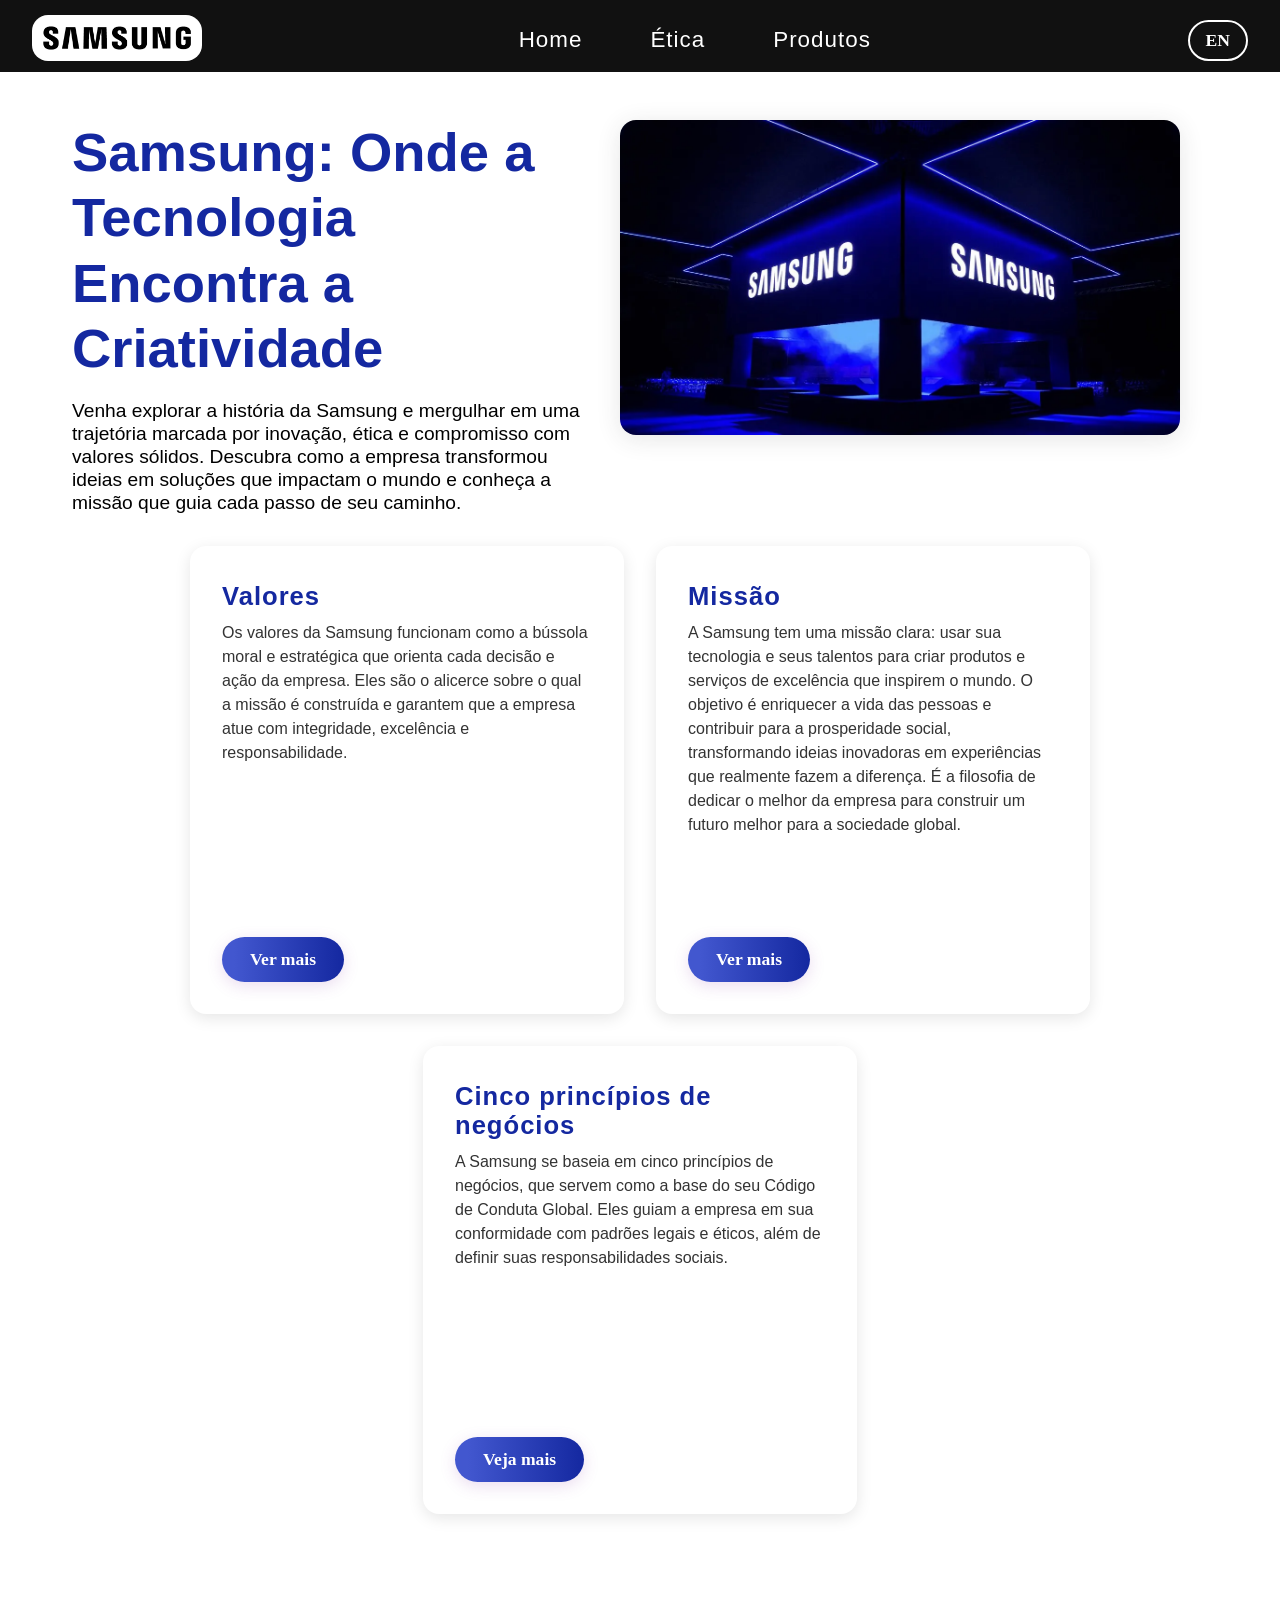
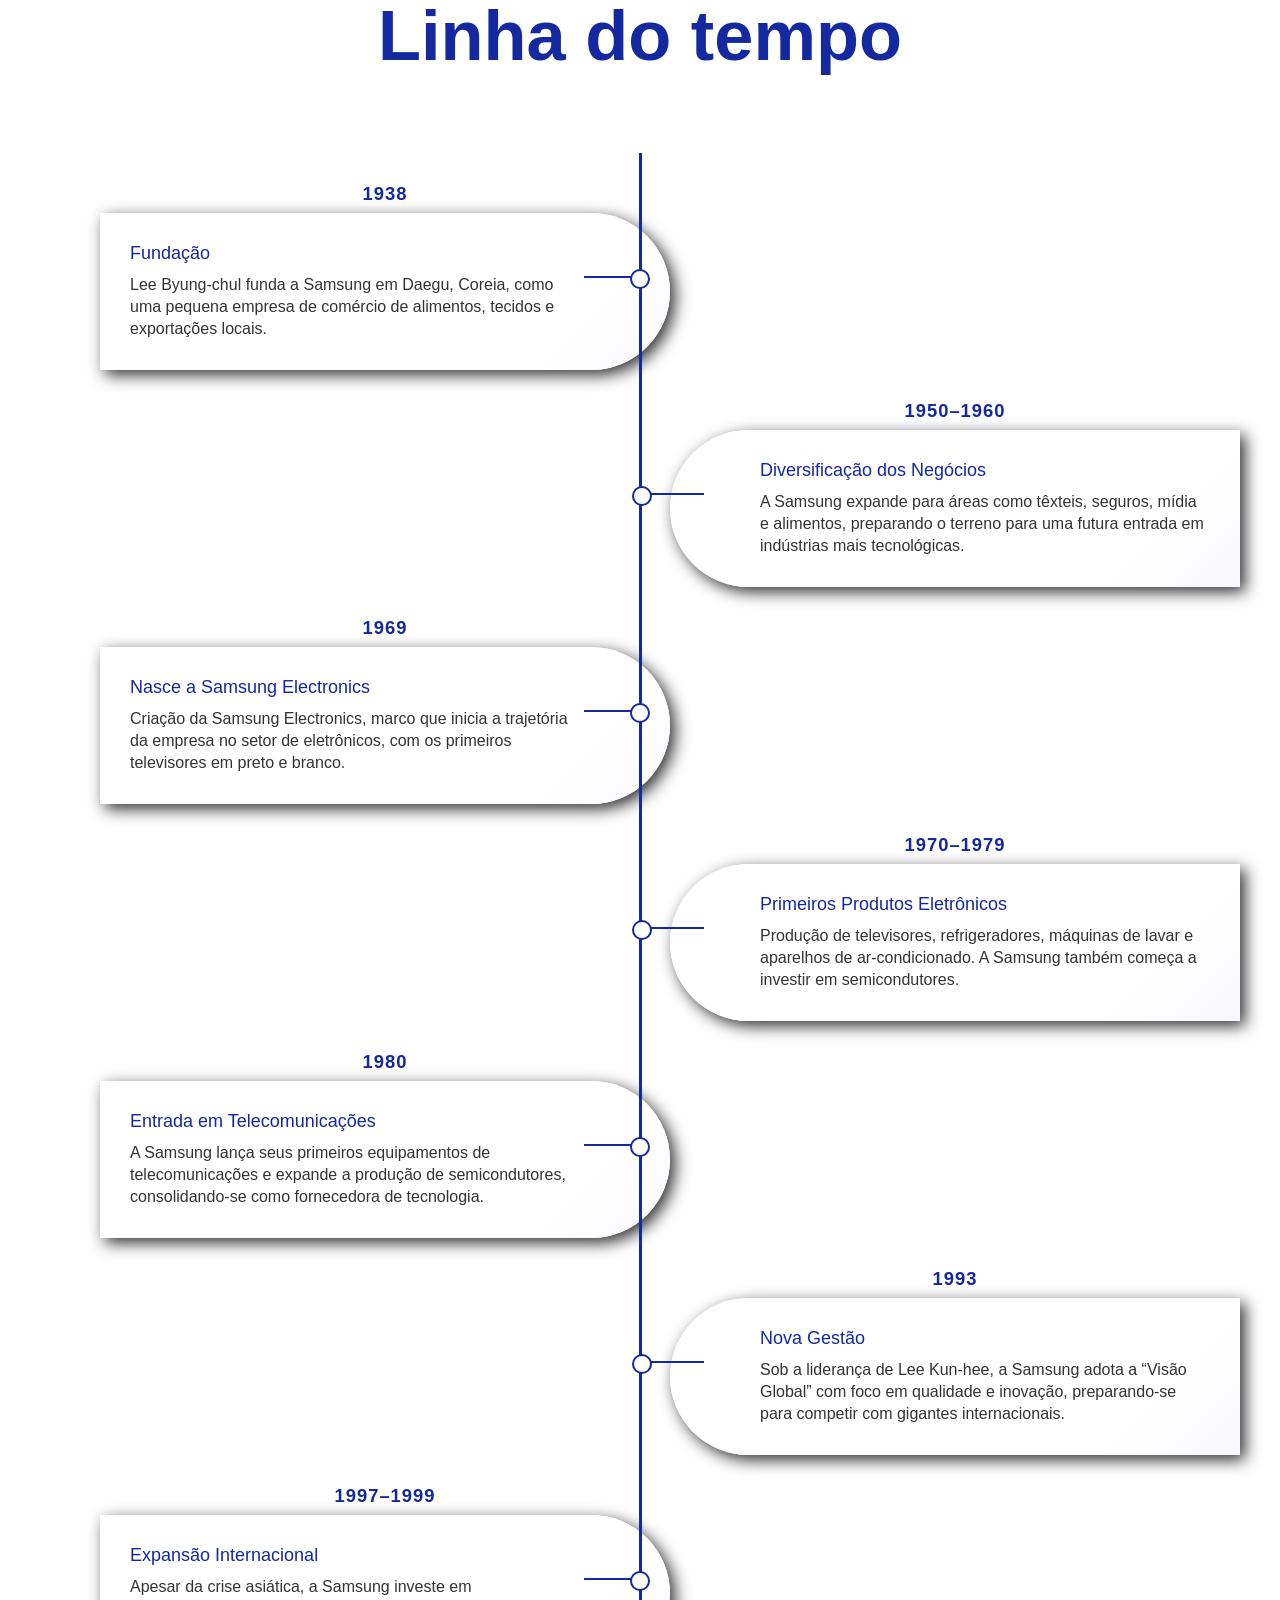
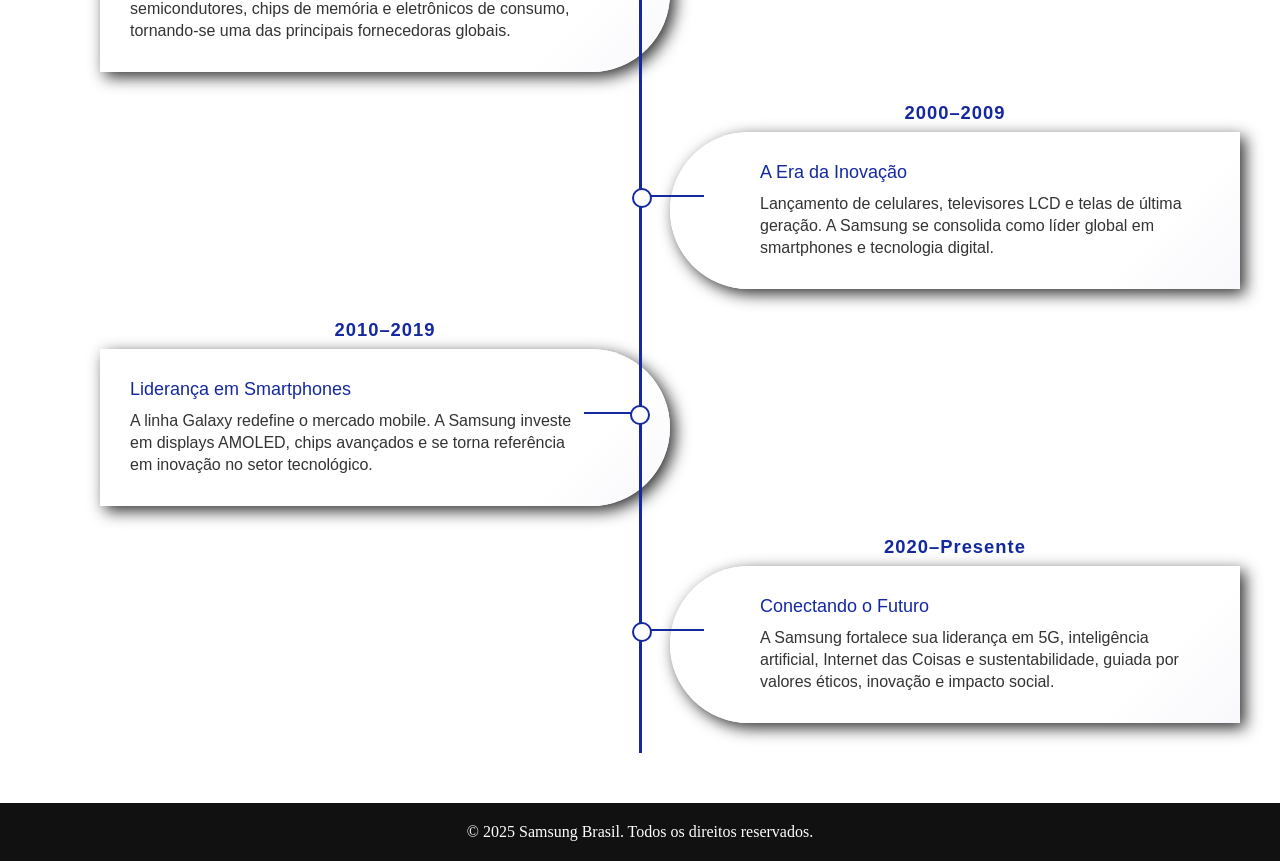
==== Index.html @ 4f782ead "Samsung" ====
<!DOCTYPE html>
<html lang="en">
<head>
    <meta charset="UTF-8">
    <meta name="viewport" content="width=device-width, initial-scale=1.0">
    <title>Caminhos da Qualidade</title>
    <link rel="stylesheet" href="home.css">
    <link rel="stylesheet" href="nav.css">
</head>
<body>
    <nav>   
        <ul>
            <div class="intro-img-nav">
            <a href="Index_e.html"><img src="img/Sams.jpg" alt="Illustrative image about quality" /></a>
            </div>
            <li><a href="Index.html">Home</a></li>
            <li><a href="Etica.html">Ética</a></li>
            <li><a href="produtos.html">Produtos</a></li>
            <div class="lang-switch-nav">
                <a href="Index_e.html">EN</a>
            </div>
        </ul>
    </nav>

    <div class="corpo">   
        <div>      
        <div class="intro-section">
            <div class="intro-text">
                <h1>Samsung: Onde a Tecnologia Encontra a Criatividade</h1>
                <p>Venha explorar a história da Samsung e mergulhar em uma trajetória marcada por inovação, ética e compromisso com valores sólidos. Descubra como a empresa transformou ideias em soluções que impactam o mundo e conheça a missão que guia cada passo de seu caminho.</p>
            </div>
            <div class="intro-img">
                <img src="img/samsunghome.webp" alt="Imagem ilustrativa sobre qualidade" />
            </div>
        </div>
    </div> 

        <div class="cards-container">

   
            <input type="checkbox" id="modal-toggle-1" class="modal-toggle" style="display:none;">
            <div class="card">
                <div class="card-content">
                    <h1>Valores</h1>
                    <p>Os valores da Samsung funcionam como a bússola moral e estratégica que orienta cada decisão e ação da empresa. Eles são o alicerce sobre o qual a missão é construída e garantem que a empresa atue com integridade, excelência e responsabilidade.</p>
                    <label for="modal-toggle-1" class="ver-mais-btn" style="cursor:pointer;">Ver mais</label>
                </div>
            </div>


            <div class="modal" id="modal-1">
                <div class="modal-content">
                    <label for="modal-toggle-1" class="close-modal" style="cursor:pointer;">&times;</label>
                    <h1>Valores</h1> <br>
                    <p><span class="principle-title">Pessoas:</span> O crescimento e o sucesso da Samsung estão diretamente ligados ao talento e dedicação de seus colaboradores. A empresa investe no desenvolvimento de seus funcionários, promovendo um ambiente onde a criatividade e a paixão podem florescer.</p><br>
                    <p><span class="principle-title">Excelência:</span> Não se contentar com o bom, mas buscar o melhor. A Samsung persegue a excelência em tudo o que faz, desde a pesquisa e desenvolvimento até a qualidade final dos produtos e serviços, sempre com foco na satisfação total do cliente.</p><br>
                    <p><span class="principle-title">Mudança: </span> O mundo está em constante evolução, e a Samsung está sempre à frente. A empresa se adapta rapidamente a novas tecnologias e tendências, inovando continuamente para se manter relevante e competitiva.</p><br>
                    <p><span class="principle-title">Integridade: </span> Agir com honestidade e transparência é fundamental. A Samsung opera de acordo com os mais altos padrões éticos e legais, construindo confiança e respeito com clientes, parceiros e a sociedade.</p><br>
                    <p><span class="principle-title">Prosperidade Mútua:</span>  Acreditamos no crescimento em conjunto. A Samsung busca criar valor não apenas para si mesma, mas também para seus parceiros, fornecedores e comunidades em geral, contribuindo para um ecossistema mais forte e próspero.</p><br>
                </div>
            </div>

  
            <input type="checkbox" id="modal-toggle-2" class="modal-toggle" style="display:none;">
            <div class="card">
                <div class="card-content">
                    <h1>Missão</h1>
                    <p>A Samsung tem uma missão clara: usar sua tecnologia e seus talentos para criar produtos e serviços de excelência que inspirem o mundo. O objetivo é enriquecer a vida das pessoas e contribuir para a prosperidade social, transformando ideias inovadoras em experiências que realmente fazem a diferença. É a filosofia de dedicar o melhor da empresa para construir um futuro melhor para a sociedade global.</p>
                    <label for="modal-toggle-2" class="ver-mais-btn" style="cursor:pointer;">Ver mais</label>
                </div>
            </div>

 
            <div class="modal" id="modal-2">
                <div class="modal-content">
                    <label for="modal-toggle-2" class="close-modal" style="cursor:pointer;">&times;</label>
                    <h1>A Abordagem: Crescimento e Contribuição</h1> <br>
                    <span class="principle-title">Para alcançar sua missão, a Samsung adota uma abordagem que se baseia em três pilares principais:</span><br>
                    <p><span class="principle-title">Foco em Pessoas e Tecnologia:</span> A empresa reconhece que seu maior ativo são seus funcionários e sua capacidade tecnológica. A Samsung investe no desenvolvimento de seus talentos e na busca constante por inovação, garantindo que o conhecimento e a tecnologia trabalhem em sinergia.</p><br>
                    <p><span class="principle-title">Busca pela Excelência:</span> A Samsung tem o objetivo de criar os melhores produtos e serviços do mercado. Isso é alcançado através de um compromisso contínuo com a qualidade, o que a permite manter uma posição de liderança global.</p><br>
                    <p><span class="principle-title">Compromisso Social:</span> A empresa entende que seu papel vai além dos lucros. Ela se esforça para ser uma cidadã corporativa responsável, contribuindo para o bem-estar das comunidades e agindo com integridade e transparência em todas as suas operações.</p><br>
                </div>
            </div>

   
            <input type="checkbox" id="modal-toggle-3" class="modal-toggle" style="display:none;">
            <div class="card">
                <div class="card-content">
                    <h1>Cinco princípios de negócios</h1>
                    <p>A Samsung se baseia em cinco princípios de negócios, que servem como a base do seu Código de Conduta Global. Eles guiam a empresa em sua conformidade com padrões legais e éticos, além de definir suas responsabilidades sociais.</p>
                    <label for="modal-toggle-3" class="ver-mais-btn" style="cursor:pointer;">Veja mais</label>
                </div>
            </div>

           
            <div class="modal" id="modal-3">
                <div class="modal-content">
                    <label for="modal-toggle-3" class="close-modal" style="cursor:pointer;">&times;</label>
                    <h1>Os cinco princípios são:</h1> <br>
                    <p><span class="principle-title">Conformidade com Leis e Padrões Éticos:</span> A empresa se compromete a respeitar as leis, a dignidade humana e a diversidade, competindo de forma justa e mantendo a transparência em suas transações financeiras.</p><br>
                    <p><span class="principle-title">Manutenção de uma Cultura Organizacional Limpa:</span> A Samsung busca um ambiente de trabalho que promova a integridade e a honestidade, garantindo que os funcionários se sintam seguros para fazer a coisa certa.</p><br>
                    <p><span class="principle-title">Respeito aos Clientes, Acionistas e Funcionários:</span> A empresa valoriza a comunicação aberta com seus clientes, busca aumentar o valor para seus acionistas e trata seus funcionários com respeito e justiça.</p><br>
                    <p><span class="principle-title">Cuidado com o Meio Ambiente, Saúde e Segurança:</span> A Samsung se dedica a práticas de negócios sustentáveis e a garantir um ambiente de trabalho seguro e saudável para todos.</p><br>
                    <p><span class="principle-title">Ser um Cidadão Corporativo Socialmente Responsável:</span> A empresa se esforça para contribuir positivamente para as comunidades em que opera, cumprindo suas obrigações fiscais e apoiando o desenvolvimento local.</p><br>
                </div>
            </div>
        </div>
        <div class="title-timeline"><h1>Linha do tempo</h1><br></div>
        
<div class="timeline">

  <div class="container left">
    <div class="date">1938</div>

    <div class="content">
      <h2>Fundação</h2>
      <p>
        Lee Byung-chul funda a Samsung em Daegu, Coreia, como uma pequena empresa de comércio de alimentos, tecidos e exportações locais.
      </p>
    </div>
  </div>

  <div class="container right">
    <div class="date">1950–1960</div>

    <div class="content">
      <h2>Diversificação dos Negócios</h2>
      <p>
        A Samsung expande para áreas como têxteis, seguros, mídia e alimentos, preparando o terreno para uma futura entrada em indústrias mais tecnológicas.
      </p>
    </div>
  </div>

  <div class="container left">
    <div class="date">1969</div>

    <div class="content">
      <h2>Nasce a Samsung Electronics</h2>
      <p>
        Criação da Samsung Electronics, marco que inicia a trajetória da empresa no setor de eletrônicos, com os primeiros televisores em preto e branco.
      </p>
    </div>
  </div>

  <div class="container right">
    <div class="date">1970–1979</div>

    <div class="content">
      <h2>Primeiros Produtos Eletrônicos</h2>
      <p>
        Produção de televisores, refrigeradores, máquinas de lavar e aparelhos de ar-condicionado. A Samsung também começa a investir em semicondutores.
      </p>
    </div>
  </div>

  <div class="container left">
    <div class="date">1980</div>

    <div class="content">
      <h2>Entrada em Telecomunicações</h2>
      <p>
        A Samsung lança seus primeiros equipamentos de telecomunicações e expande a produção de semicondutores, consolidando-se como fornecedora de tecnologia.
      </p>
    </div>
  </div>

  <div class="container right">
    <div class="date">1993</div>

    <div class="content">
      <h2>Nova Gestão</h2>
      <p>
        Sob a liderança de Lee Kun-hee, a Samsung adota a “Visão Global” com foco em qualidade e inovação, preparando-se para competir com gigantes internacionais.
      </p>
    </div>
  </div>

  <div class="container left">
    <div class="date">1997–1999</div>

    <div class="content">
      <h2>Expansão Internacional</h2>
      <p>
        Apesar da crise asiática, a Samsung investe em semicondutores, chips de memória e eletrônicos de consumo, tornando-se uma das principais fornecedoras globais.
      </p>
    </div>
  </div>

  <div class="container right">
    <div class="date">2000–2009</div>

    <div class="content">
      <h2>A Era da Inovação</h2>
      <p>
        Lançamento de celulares, televisores LCD e telas de última geração. A Samsung se consolida como líder global em smartphones e tecnologia digital.
      </p>
    </div>
  </div>

  <div class="container left">
    <div class="date">2010–2019</div>

    <div class="content">
      <h2>Liderança em Smartphones</h2>
      <p>
        A linha Galaxy redefine o mercado mobile. A Samsung investe em displays AMOLED, chips avançados e se torna referência em inovação no setor tecnológico.
      </p>
    </div>
  </div>

  <div class="container right">
    <div class="date">2020–Presente</div>

    <div class="content">
      <h2>Conectando o Futuro</h2>
      <p>
        A Samsung fortalece sua liderança em 5G, inteligência artificial, Internet das Coisas e sustentabilidade, guiada por valores éticos, inovação e impacto social.
      </p>
    </div>
  </div>

</div>

<footer>
        &copy; 2025 Samsung Brasil. Todos os direitos reservados.
    </footer>




</body>
</html>
---- home.css ----
* {
    margin: 0;
    padding: 0;

}


.corpo {
	min-height: 92vh;
	display: flex;
	flex-direction: column;
	justify-content: flex-start;
	background: #fff;
}

.intro-section {
	display: flex;
	flex-direction: row;
	align-items: flex-start;
	justify-content: flex-start;
	width: 100%;
	max-width: 1200px;
	margin: 0 auto 32px auto;
	padding: 48px 32px 0 32px;
	box-sizing: border-box;
	min-height: 40vh;
}

.intro-text {
	font-size:1.7rem;
	color: #1428A0;
	font-family: 'Segoe UI', Arial, sans-serif;
	font-weight: 700;
	line-height: 1.2;
	max-width: 520px;
	display: flex;
	flex-direction: column;
	justify-content: center;
}
.intro-text p {
	font-size: 1.2rem;
	font-weight: 400;
	margin-top: 18px;
	color: #000;
}

.intro-img {
	flex: 1;
	display: flex;
	flex-direction: column;
	align-items: center;
	justify-content: flex-start;
	gap: 24px;
	margin-left: 0;
}

.intro-img img {
	max-width: 560px;
	width: 100%;
	height: auto;
	border-radius: 16px;
	box-shadow: 0 4px 24px rgba(49, 48, 48, 0.12);
	margin: 0 0 12px 0;
}



.cards-container {
	display: flex;
	flex-wrap: wrap;
	flex-direction: row;
	align-items: flex-start;
	gap: 32px;
	width: 100%;
	max-width: 100vw;
	margin: 0 auto 40px auto;
	padding-bottom: 40px;
	box-sizing: border-box;
	justify-content: center;

}

.card {
	position: relative;
	background: #fff;
	border-radius: 16px;
	box-shadow: 0 4px 16px rgba(0,0,0,0.10);
	margin: 0;
	padding: 36px 32px 32px 32px;
	width: calc(33.333% - 22px);
	max-width: 370px;
	flex: 0 0 calc(33.333% - 22px);
	min-height: 220px;
	height: 400px;
	display: flex;
	flex-direction: row;
	align-items: stretch;
	justify-content: space-between;
	overflow: hidden;
	transition: transform 0.4s, box-shadow 0.4s;
}
.card-content {
	display: flex;
	flex-direction: column;
	align-items: flex-start;
	flex: 1;
	height: 100%;

}

.card-content2 {
	display: flex;
	flex-direction: column;
	align-items: flex-start;
	flex: 1;
	height: 520px;

}

.card-img {
	display: flex;
	align-items: center;
	justify-content: flex-end;
	height: 100%;
	margin-left: 32px;
}
.card-img img {
	width: 220px;
	height: 220px;
	object-fit: contain;
	border-radius: 12px;
	box-shadow: 0 2px 8px rgba(0,0,0,0.10);
}


    .card:hover {
	transform: scale(1.04);
	box-shadow: 0 16px 32px rgba(30,18,60,0.22);
    }

	.card h1 {
	position: relative;
	z-index: 1;
	font-size: 1.6rem;
	color: #1428A0;
	margin-bottom: 10px;
	font-family: 'Segoe UI', Arial, sans-serif;
	font-weight: 700;
	letter-spacing: 1px;
	}

	.card p {
	position: relative;
	z-index: 1;
	font-size: 1rem;
	color: #333;
	margin-bottom: 14px;
	line-height: 1.5;
	font-family: 'Segoe UI', Arial, sans-serif;

	}

	.card .ver-mais-btn {
	position: relative;
	z-index: 1;
	display: inline-block;
	padding: 12px 28px;
	background: linear-gradient(90deg, #4257cf 10%, #1428A0 100%);
	color: #fff;
	border: none;
	border-radius: 32px;
	font-size: 1.1rem;
	font-weight: 700;
	cursor: pointer;
	box-shadow: 0 4px 16px rgba(142, 68, 173, 0.18);
	transition: background 0.2s, transform 0.2s;
	margin-top: auto;
	margin-bottom: 0;
	align-self: flex-start;
	text-decoration: none;
	}

	.card .ver-mais-btn:hover {
	background: linear-gradient(90deg, #4257cf 60%, #1428A0 100%);
	transform: scale(1.08);
	}

.card-2 {
	position: relative;
	background: #fff;
	border-radius: 16px;
	box-shadow: 0 4px 16px rgba(0,0,0,0.10);
	margin: 0;
	width: 100%;
	max-width: 1200px;
	height: 590px;
	padding: 36px 32px 32px 32px;
	display: flex;
	flex-direction: row;
	align-items: stretch;
	justify-content: space-between;
	overflow: hidden;
	transition: transform 0.4s, box-shadow 0.4s;
}

    .card-2:hover {
	transform: scale(1.04);
	box-shadow: 0 16px 32px rgba(30,18,60,0.22);
    }

	.card-2 h1 {
	position: relative;
	z-index: 1;
	font-size: 1.6rem;
	color: #1428A0;
	margin-bottom: 10px;
	font-family: 'Segoe UI', Arial, sans-serif;
	font-weight: 700;
	letter-spacing: 1px;
	}

	.card-2 p {
	position: relative;
	z-index: 1;
	font-size: 1rem;
	color: #333;
	margin-bottom: 14px;
	line-height: 1.5;
	font-family: 'Segoe UI', Arial, sans-serif;
	}

	.card-2 .ver-mais-btn {
	position: relative;
	z-index: 1;
	display: inline-block;
	padding: 12px 28px;
	background: linear-gradient(90deg, #4257cf 10%, #1428A0 100%);
	color: #fff;
	border: none;
	border-radius: 32px;
	font-size: 1.1rem;
	font-weight: 700;
	cursor: pointer;
	box-shadow: 0 4px 16px rgba(142, 68, 173, 0.18);
	transition: background 0.2s, transform 0.2s;
	margin-top: 32px;
    text-decoration: none;
	}

	.card-2 .ver-mais-btn:hover {
	background: linear-gradient(90deg, #4257cf 60%, #1428A0 100%);
	transform: scale(1.08);
	}

	.modal {
	display: none;
}
.modal-toggle:checked + * + .modal {
	display: flex;
	position: fixed;
	z-index: 9999;
	left: 0;
	top: 0;
	width: 100vw;
	height: 100vh;
	overflow: auto;
	background: rgba(30,18,60,0.45);
	backdrop-filter: blur(6px);
	justify-content: center;
	align-items: center;
	animation: modalFadeIn 0.35s ease;
}
.modal-content {
	background: linear-gradient(135deg, #f8f8fc 80%, #e6e6fa 100%);
	margin: auto;
	padding: 40px 32px 32px 32px;
	border-radius: 24px;
	max-width: 740px;
	width: 90vw;
	box-shadow: 0 8px 32px rgba(30,18,60,0.22), 0 2px 8px rgba(142,68,173,0.10);
	position: relative;
	text-align: left;
	color: #1428A0;
	font-family: 'Segoe UI', Arial, sans-serif;
	font-size: 1.15rem;
	line-height: 1.7;
	letter-spacing: 0.01em;
	word-break: break-word;
	overflow-y: auto;
	max-height: 80vh;
	animation: modalContentFadeIn 0.4s cubic-bezier(.4,0,.2,1);
}
.principle-title {
	display: block;
	font-size: 1.25rem;
	font-weight: 700;
	color: #1428A0;
	margin-bottom: 2px;
	margin-top: 10px;
	letter-spacing: 0.5px;
}
.close-modal {
	position: absolute;
	top: 18px;
	right: 28px;
	font-size: 2.2rem;
	color: #1428A0;
	background: none;
	border: none;
	cursor: pointer;
	transition: color 0.2s;
	font-weight: bold;
	z-index: 2;
}
.close-modal:hover {
	color: #1428A0;
}
.modal-content h2 {
	font-size: 2rem;
	font-weight: 700;
	color: #1428A0;
	margin-bottom: 18px;
	letter-spacing: 1px;
	text-align: left;
}
.modal-content p {
	font-size: 1.15rem;
	color: #2d225a;
	margin-bottom: 14px;
	text-align: left;
	font-weight: 400;
}
.modal-content p:last-child {
	margin-bottom: 0;
}

@media (max-width: 600px) {
	.modal-content {
		max-width: 98vw;
		padding: 24px 8px 16px 8px;
		font-size: 1rem;
	}
	.close-modal {
		top: 10px;
		right: 12px;
		font-size: 1.7rem;
	}
	.modal-content h2 {
		font-size: 1.3rem;
	}
}

@keyframes modalFadeIn {
	from { opacity: 0; }
	to { opacity: 1; }
}
@keyframes modalContentFadeIn {
	from { transform: translateY(40px) scale(0.98); opacity: 0; }
	to { transform: translateY(0) scale(1); opacity: 1; }
}

.modal-content::-webkit-scrollbar-button {
	display: none;
	width: 0;
	height: 0;
}
.modal-content::-webkit-scrollbar-track {
	background: #f8f8fc;
	border-radius: 16px;
	margin: 2px;
}
.modal-content::-webkit-scrollbar {
	width: 5px;
	background: transparent;
}
.modal-content::-webkit-scrollbar-thumb {
	background-color: #1428A0 ;
	border-radius: 8px;
	min-height: 24px;
}
.modal-content::-webkit-scrollbar-track {
	background: #f8f8fc;
	border-radius: 8px;
}

.timeline {
  position: relative;
  width: 100%;
  max-width: 1140px;
  margin: 0 auto;
  padding: 15px 0;
}

.timeline::after {
  content: '';
  position: absolute;
  width: 3px;
  background: #1428A0;
  top: 0;
  bottom: 0;
  left: 50%;
  margin-left: -1px;
}

.container {
  padding: 15px 30px;
  position: relative;
  background: inherit;
  width: 50%;
}

.container.left {
  left: 0;
}

.container.right {
  left: 50%;
}

.container::after {
  content: '';
  position: absolute;
  width: 16px;
  height: 16px;
  top: calc(50% - 8px);
  right: -8px;
  background: #fff;
  border: 2px solid #1428A0;
  border-radius: 16px;
  z-index: 1;
}

.container.right::after {
  left: -8px;
}

.container::before {
  content: '';
  position: absolute;
  width: 56px;
  height: 2px;
  top: calc(50% - 1px);
  right: 60px;
  background: #1428A0;
  z-index: 1;
}

.container.right::before {
  left: 8px;
}

/* Ajuste visual dos anos na timeline */
.container .date {
  position: relative !important;
  display: flex;
  align-items: center;
  justify-content: center;
  font-size: 1.15rem;
  font-weight: 700;
  color: #1428A0;
  margin-bottom: 8px;
  margin-right: 0;
  margin-left: 0;
  font-family: 'Segoe UI', Arial, sans-serif;
  letter-spacing: 1px;
  vertical-align: middle;
  background: none;
  right: 0 !important;
  left: 0 !important;
  top: 0 !important;
  text-align: center;
  z-index: 2;
  min-width: 110px;
}
.container.left .date,
.container.right .date {
  right: 0 !important;
  left: 0 !important;
}
@media (max-width: 767.98px) {
  .container .date {
    min-width: 80px;
    font-size: 1rem;
  }
}

.container .icon {
  position: absolute;
  display: inline-block;
  width: 40px;
  height: 40px;
  padding: 9px 0;
  top: calc(50% - 20px);
  background: linear-gradient(90deg, #4257cf 10%, #1428A0 100%);
  border: 2px solid #1428A0;
  border-radius: 40px;
  text-align: center;
  font-size: 18px;
  color: #fff;
  z-index: 1;
}

.container .content {
  padding: 30px 90px 30px 30px;
  background: linear-gradient(135deg, #ffffff 80%, #f8f8fc 100%);
  position: relative;
  box-shadow: 5px 5px 16px rgba(0, 0, 0, 0.815);
  border-radius: 0 500px 500px 0;
}

.container.right .content {
  padding: 30px 30px 30px 90px;
  border-radius: 500px 0 0 500px;
}

.container .content h2 {
  margin: 0 0 10px 0;
  font-size: 18px;
  font-weight: normal;
  color: #1428A0;
}

.container .content p {
  margin: 0;
  font-size: 16px;
  line-height: 22px;
  color: #333;
}

.timeline, .container .content, .container .date, .container .icon, .container .content h2, .container .content p {
  font-family: 'Segoe UI', Arial, sans-serif;
}

@media (max-width: 767.98px) {
  .timeline::after {
    left: 90px;
  }

  .container {
    width: 100%;
    padding-left: 120px;
    padding-right: 30px;
  }

  .container.right {
    left: 0%;
  }

  .container.left::after, 
  .container.right::after {
    left:82px;
  }

  .container.left::before,
  .container.right::before {
    left: 100px;
    border-color: transparent #1428A0 transparent transparent;
  }

  .container.left .date,
  .container.right .date {
    right: auto;
    left: 15px;
  }

  .container.left .icon,
  .container.right .icon {
    right: auto;
    left: 146px;
  }

  .container.left .content,
  .container.right .content {
    padding: 30px 30px 30px 90px;
    border-radius: 500px 0 0 500px;
  }
}

.title-timeline{
	font-size: 2.2rem;
	color: #1428A0;
	font-family: 'Segoe UI', Arial, sans-serif;
	font-weight: 700;
	line-height: 1.2;
	width: inherit;
	display: flex;
	flex-direction: column;
	justify-content: center;
	text-align: center;
	margin-bottom: 32px;
}

.container.left::after {
  right: 50px;
  left: auto;
}


footer {
    background-color: #111; 
    color: #fff;
    text-align: center;
    padding: 20px 0;
    margin-top: 50px;
}
---- nav.css ----
*{
    margin: 0px;
    padding: 0px;
}

nav {
	background: #111;
	box-shadow: 0 16px 8px rgba(49, 48, 48, 0.15);
	padding: 0;
    height: 8vh;
}

nav ul {
	list-style: none;
	margin: 0;
	padding: 0;
	display: flex;
	justify-content: center;
	align-items: center;
	height: 80px;
}

nav ul li {
	margin: 0 18px;
	position: relative;
    transition: 0.5s;
}

nav ul li a {
	color: #fff;
	text-decoration: none;
	font-weight: 500;
	font-size: 1.4rem;
	padding: 8px 16px;
	border-radius: 6px;
	transition: background 0.2s, color 0.2s, box-shadow 0.2s;
	box-shadow: 0 0 0 0 #1428A0;
    font-family: 'Segoe UI', Arial, sans-serif;
	letter-spacing: 1px;
}

nav ul li a:hover, nav ul li a:focus {
	background: #1428A0;
	color: #fff;
	box-shadow: 0 2px 12px 0 #37094b55;
    
}

li:hover {
    transform: scale(1.25);
    transition: 0.5s;
}

nav ul li a.active {
	color: #fff;
}

.lang-switch-nav {
    margin-left: auto; /* Empurra o botão para a direita */
    display: flex;
    align-items: center;
    padding-right: 32px;
}

.lang-switch-nav a {
    color: #fff;
    text-decoration: none;
    font-weight: 700;
    font-size: 1.1rem;
    padding: 8px 16px;
    border: 2px solid #fff;
    border-radius: 24px;
    transition: background-color 0.3s, color 0.3s;
}

.lang-switch-nav a:hover {
    background-color: #fff;
    color: #1428A0;
}

.intro-img-nav {
    display: flex;
    align-items: center;
    max-width: 170px;
    width: 100%;
    margin-right: auto; /* Alinha a logo à esquerda */
    padding-left: 32px; /* Adiciona um espaçamento da borda */
}

.intro-img-nav img {
	border-radius: 16px;
    width: 100%;
    max-width: 170px;
}
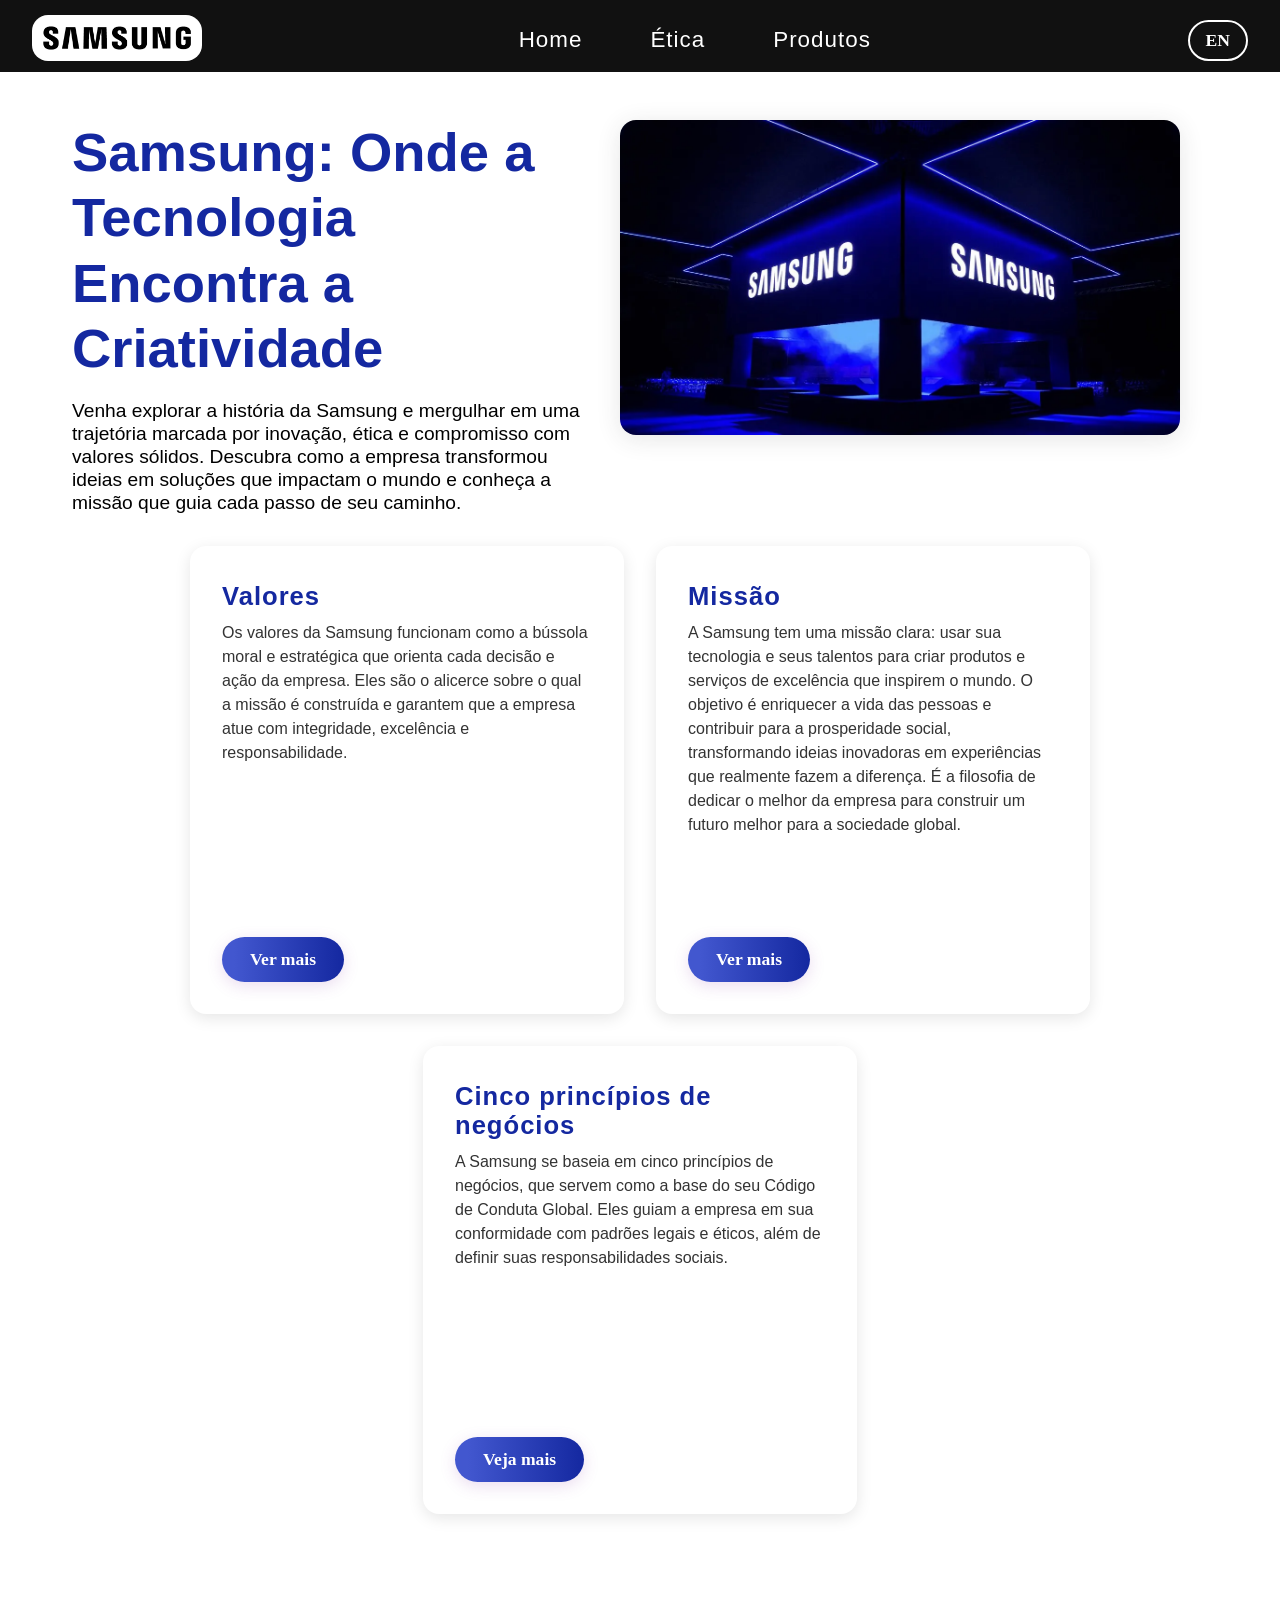
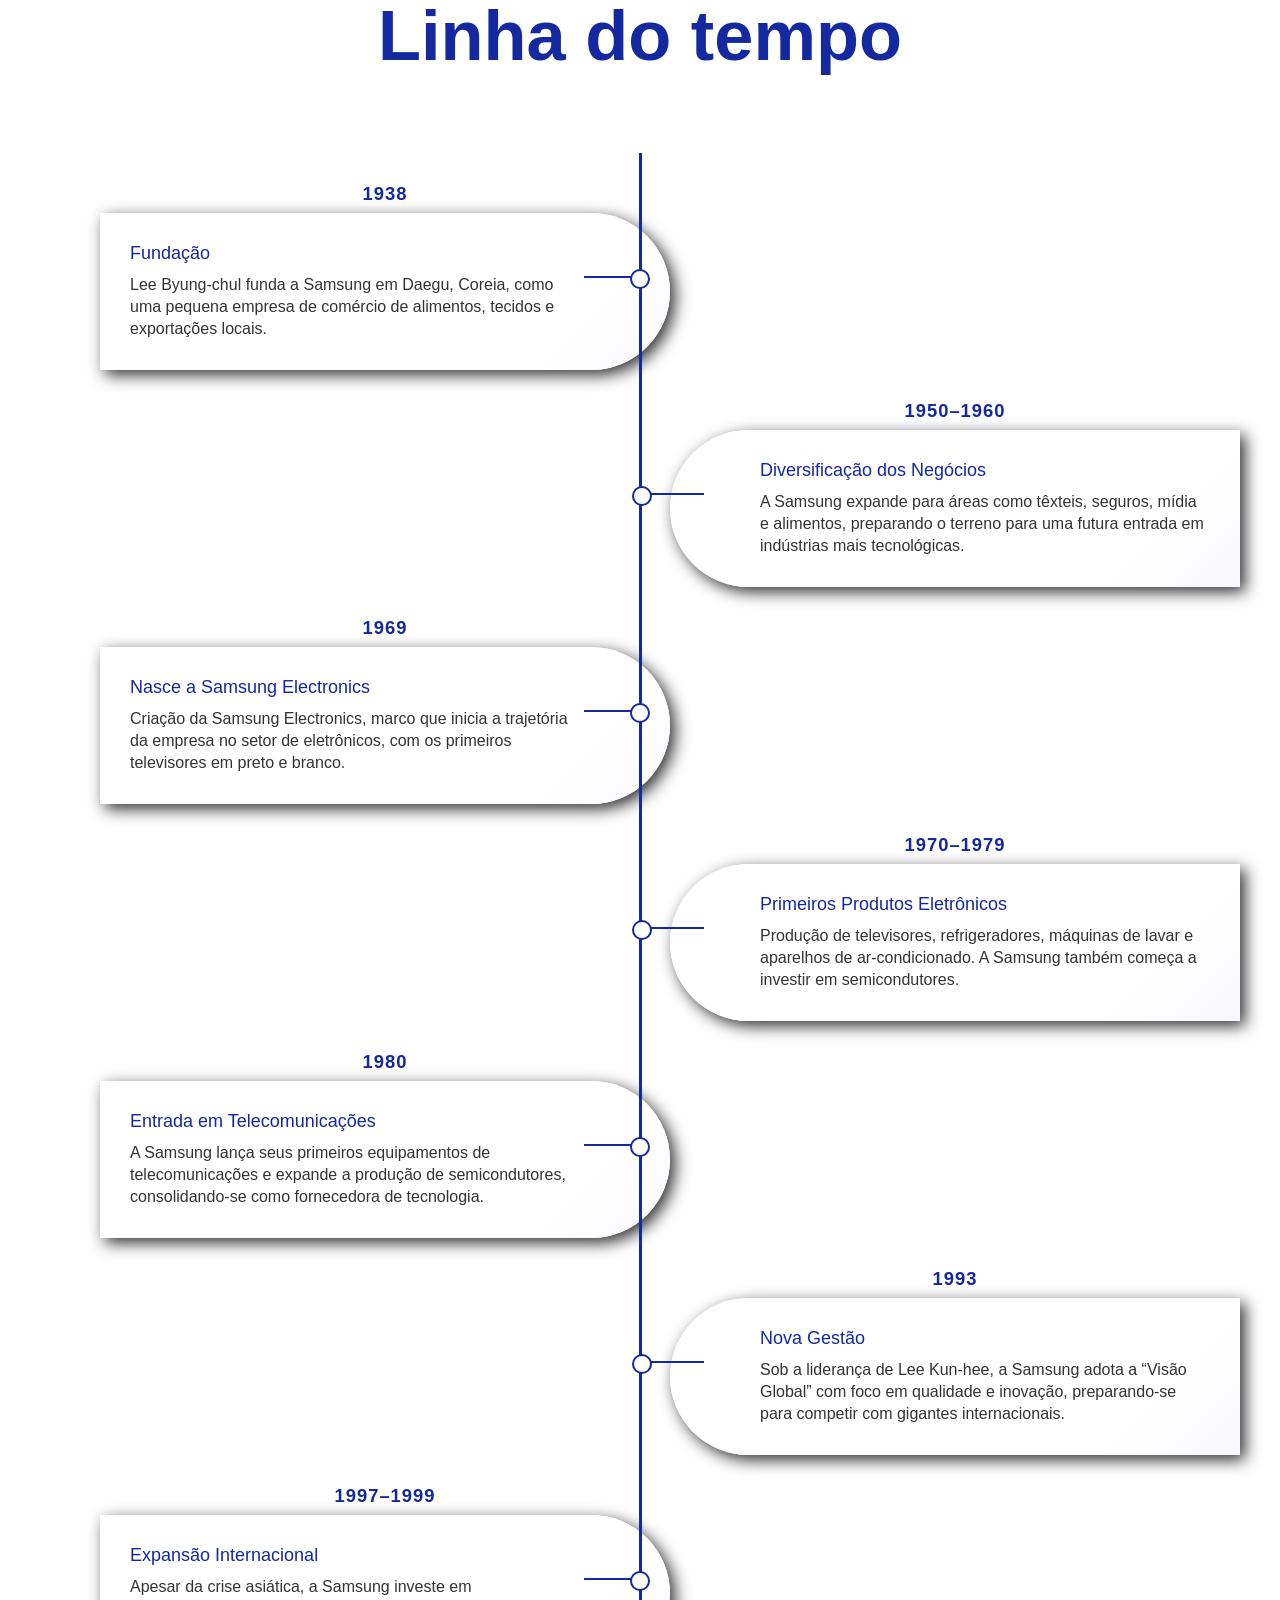
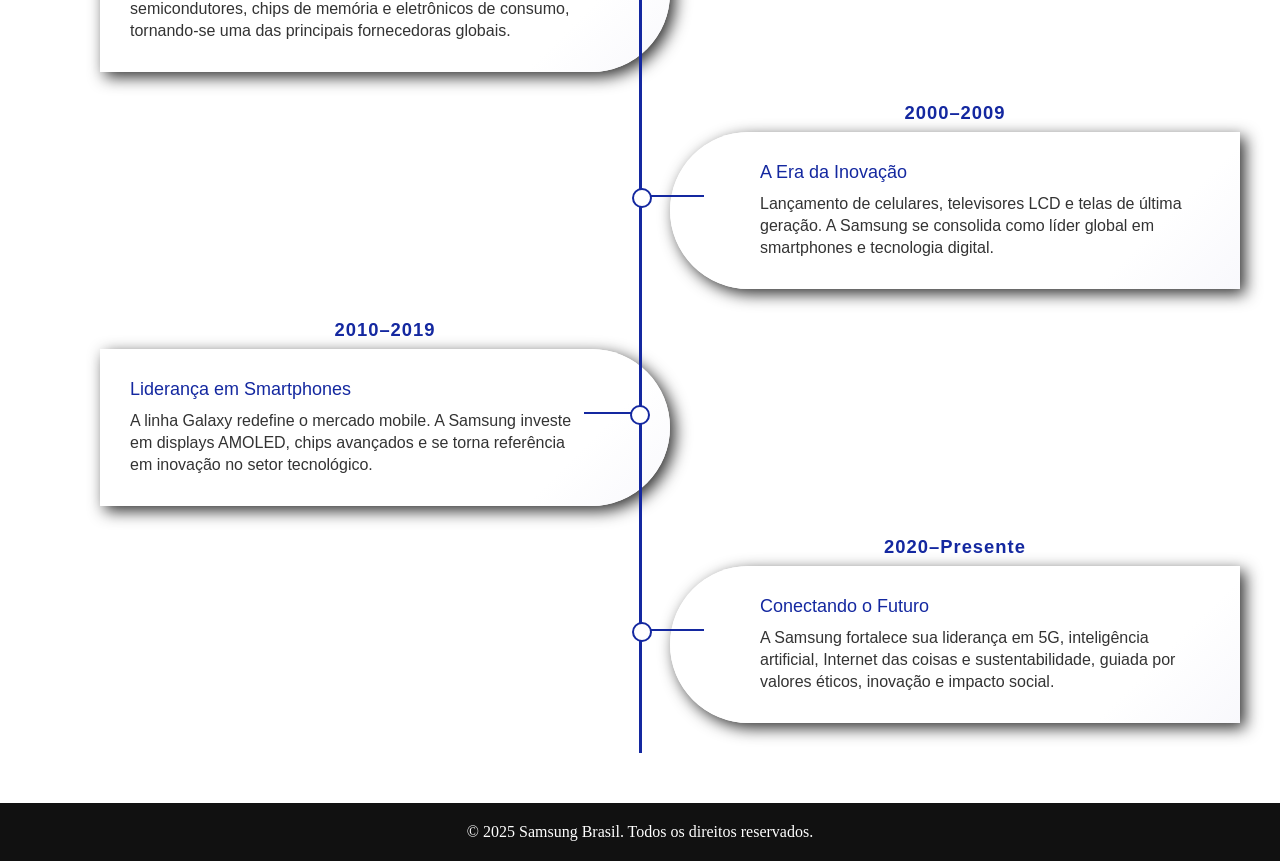
==== commit f3448411: "nome" ====
--- a/Index.html
+++ b/Index.html
@@ -214,7 +214,7 @@
     <div class="content">
       <h2>Conectando o Futuro</h2>
       <p>
-        A Samsung fortalece sua liderança em 5G, inteligência artificial, Internet das Coisas e sustentabilidade, guiada por valores éticos, inovação e impacto social.
+        A Samsung fortalece sua liderança em 5G, inteligência artificial, Internet das coisas e sustentabilidade, guiada por valores éticos, inovação e impacto social.
       </p>
     </div>
   </div>
